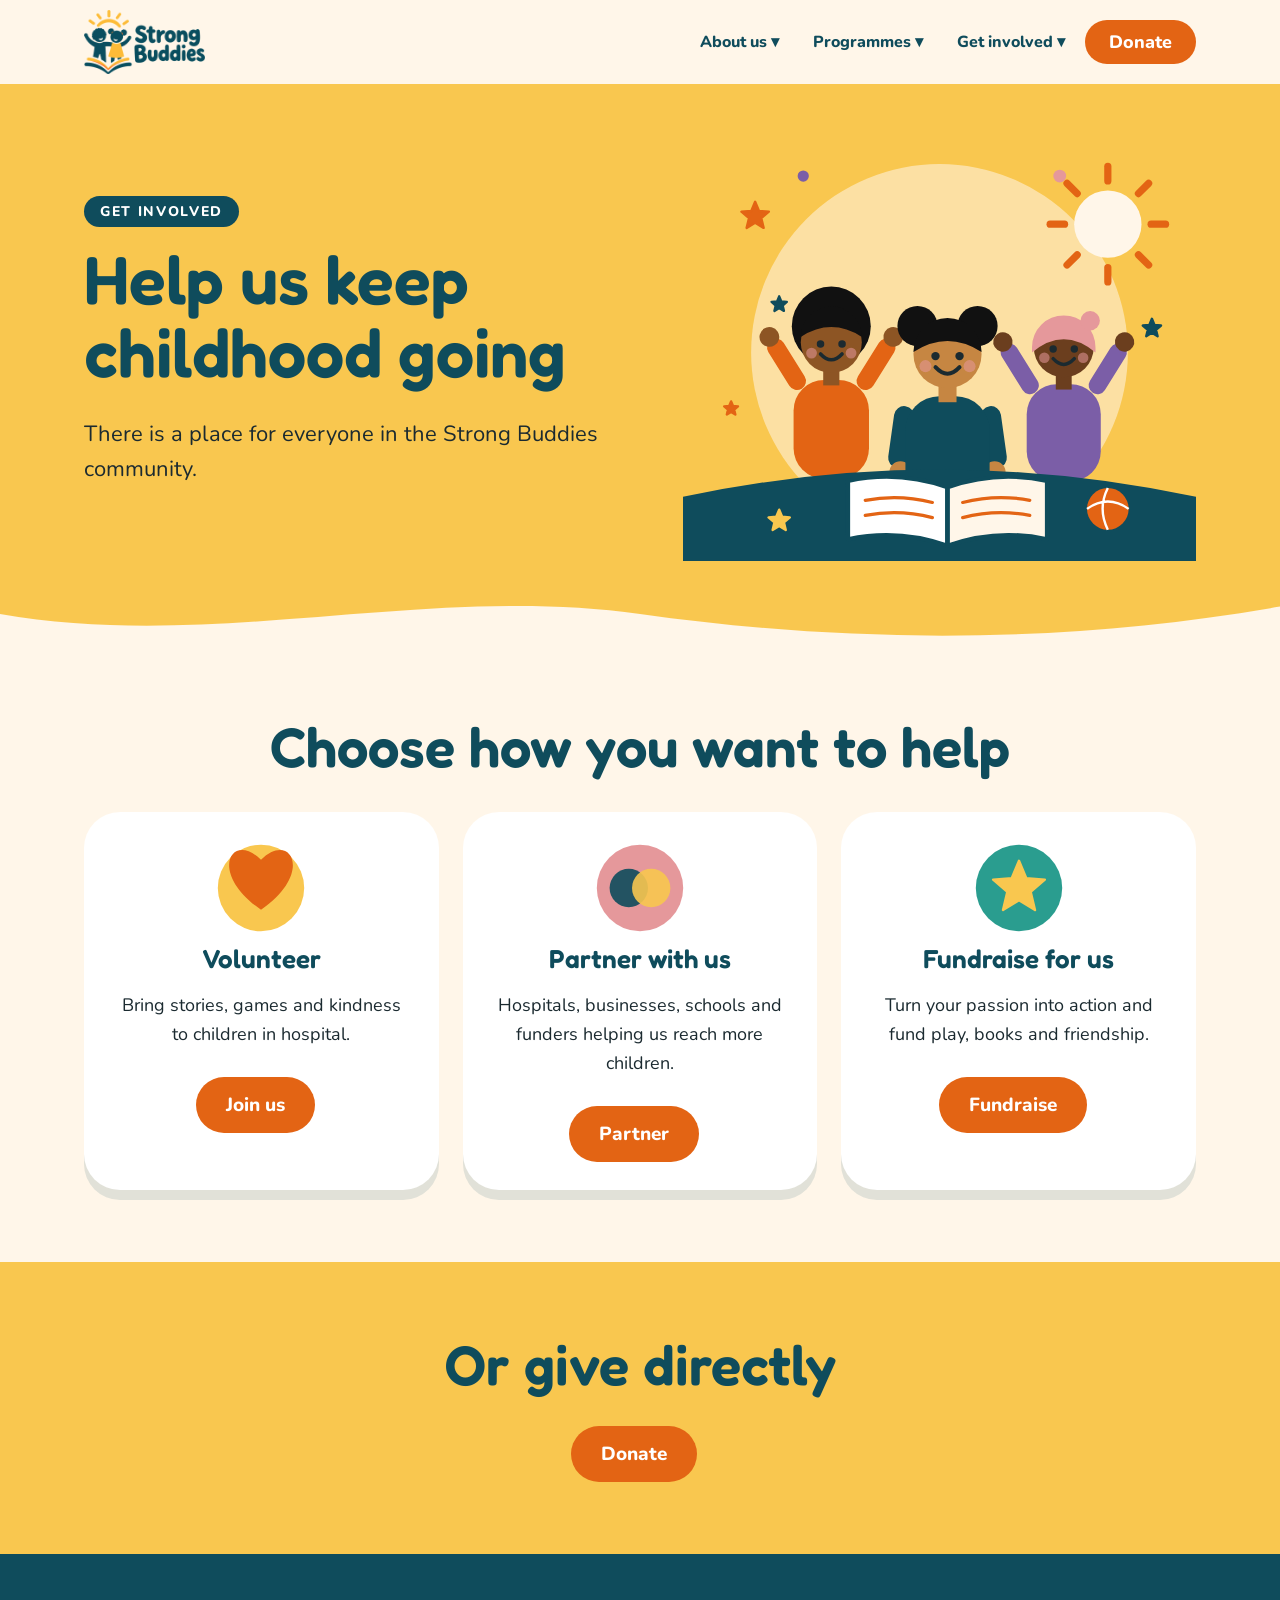
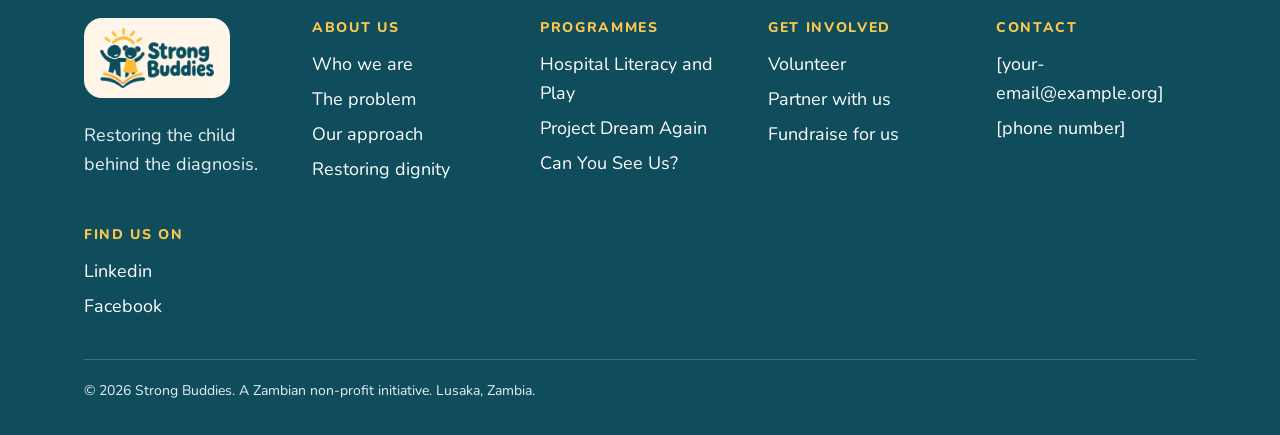
==== get-involved.html @ af84618c "Create Strong Buddies Website" ====
<!doctype html><html lang="en">
<head>
  <meta charset="utf-8">
  <meta name="viewport" content="width=device-width, initial-scale=1, viewport-fit=cover">
  <title>Get involved | Strong Buddies</title>
  <link rel="preconnect" href="https://fonts.googleapis.com">
  <link href="https://fonts.googleapis.com/css2?family=Fredoka:wght@500;600;700&family=Nunito:wght@400;700;800&display=swap" rel="stylesheet">
  <link rel="stylesheet" href="css/style.css">
</head>
<body>
  <!-- HEADER (same on every page) -->
  <header>
    <div class="w hb">
      <a class="logo" href="index.html">
      <img src="assets/logo.png" alt="Strong Buddies"></a>
      <button class="burger" aria-label="Menu">Menu</button>
      <nav class="nav">
        <div class="grp">
          <button aria-haspopup="true">About us &#9662;</button>
          <div class="drop">
            <a href="about/who-we-are.html">Who we are</a>
            <a href="about/the-problem.html">The problem</a>
            <a href="about/our-approach.html">Our approach</a>
            <a href="about/restoring-dignity.html">Restoring dignity</a>
          </div>
        </div>
        <div class="grp">
          <button aria-haspopup="true">Programmes &#9662;</button>
          <div class="drop">
            <a href="programmes/hospital-literacy-and-play.html">Hospital Literacy and Play</a>
            <a href="programmes/project-dream-again.html">Project Dream Again</a>
            <a href="programmes/can-you-see-us.html">Can You See Us?</a>
          </div>
        </div>
        <div class="grp">
          <button aria-haspopup="true">Get involved &#9662;</button>
          <div class="drop">
            <a href="get-involved.html">Ways to get involved</a>
            <a href="get-involved/volunteer.html">Volunteer</a>
            <a href="get-involved/partner.html">Partner with us</a>
            <a href="get-involved/fundraise.html">Fundraise for us</a>
          </div>
        </div>
        <a class="don" href="#replace-with-donation-link" target="_blank" rel="noopener">Donate</a>
      </nav>
    </div>
  </header>
  <!-- MAIN CONTENT -->
  <main>
    <!-- Section: Help us keep childhood going -->
    <section class="s y hero">
      <div class="w hrow">
        <div><span class="eb" style="">Get involved</span>
          <h1 style="font-size:clamp(38px,6vw,68px)">Help us keep childhood going</h1>
          <p class="lead">There is a place for everyone in the Strong Buddies community.</p>
        </div>
        <div class="float">
          <img src="assets/illustrations/hero-children-reading.svg" alt="Three smiling children reading a big book together under the sun">
        </div>
      </div>
    </section>
    <svg class="wave" viewBox="0 0 1440 80" preserveAspectRatio="none" aria-hidden="true" style="background:#F9C74F"><path d="M0 40 C240 90 480 0 720 40 S1200 80 1440 30 L1440 80 L0 80Z" fill="#FFF6E9"/></svg>
    <!-- Section: Choose how you want to help -->
    <section class="s cr">
      <div class="w">
        <h2 style="text-align:center">Choose how you want to help</h2>
        <div class="ways">
          <div class="way">
            <img src="assets/illustrations/icon-volunteer.svg" alt="Heart">
            <h3>Volunteer</h3>
            <p>Bring stories, games and kindness to children in hospital.</p>
            <a class="btn c" href="get-involved/volunteer.html">Join us</a>
          </div>
          <div class="way">
            <img src="assets/illustrations/icon-partner.svg" alt="Partnership">
            <h3>Partner with us</h3>
            <p>Hospitals, businesses, schools and funders helping us reach more children.</p>
            <a class="btn c" href="get-involved/partner.html">Partner</a>
          </div>
          <div class="way">
            <img src="assets/illustrations/icon-fundraise.svg" alt="Star">
            <h3>Fundraise for us</h3>
            <p>Turn your passion into action and fund play, books and friendship.</p>
            <a class="btn c" href="get-involved/fundraise.html">Fundraise</a>
          </div>
        </div>
      </div>
    </section>
    <!-- Section: Or give directly -->
    <section class="s y">
      <div class="w" style="text-align:center">
        <h2>Or give directly</h2>
        <a class="btn c" href="#replace-with-donation-link" target="_blank" rel="noopener">Donate</a>
      </div>
    </section>
  </main>
  <!-- FOOTER (same on every page) -->
  <footer>
    <div class="w">
      <div class="fcols">
        <div><span class="fl">
          <img src="assets/logo.png" alt="Strong Buddies"></span>
          <p style="margin-top:14px">Restoring the child behind the diagnosis.</p>
        </div>
        <div>
          <h4>About us</h4>
          <a href="about/who-we-are.html">Who we are</a>
          <a href="about/the-problem.html">The problem</a>
          <a href="about/our-approach.html">Our approach</a>
          <a href="about/restoring-dignity.html">Restoring dignity</a>
        </div>
        <div>
          <h4>Programmes</h4>
          <a href="programmes/hospital-literacy-and-play.html">Hospital Literacy and Play</a>
          <a href="programmes/project-dream-again.html">Project Dream Again</a>
          <a href="programmes/can-you-see-us.html">Can You See Us?</a>
        </div>
        <div>
          <h4>Get involved</h4>
          <a href="get-involved/volunteer.html">Volunteer</a>
          <a href="get-involved/partner.html">Partner with us</a>
          <a href="get-involved/fundraise.html">Fundraise for us</a>
        </div>
        <div>
          <h4>Contact</h4>
          <a href="#">[your-email@example.org]</a>
          <a href="#">[phone number]</a>
        </div>
         <div>
          <h4>Find Us On</h4>
          <a href="get-involved/volunteer.html">Linkedin</a>
          <a href="get-involved/partner.html">Facebook</a>
        </div>
      </div>
      <div class="copy">&copy; 2026 Strong Buddies. A Zambian non-profit initiative. Lusaka, Zambia.
      </div>
    </div>
  </footer>
  <script src="js/nav.js"></script></body></html>
</body>
</html>
---- css/style.css ----
:root {
  --y:#F9C74F;
  --t:#0F4C5C;
  --c:#E36414;
  --cr:#FFF6E9;
  --g:#2A9D8F;
  --p:#7B5EA7;
  --pk:#E5989B;
  --ink:#1B2A30;
  color-scheme:light;
  box-sizing:border-box;
  padding-top:env(safe-area-inset-top,0px);
  padding-bottom:env(safe-area-inset-bottom,0px)
}


*,*:before,*:after {
  box-sizing:inherit
}

html {
  scroll-behavior:smooth;
  scroll-padding-top:90px
}


body {
  margin:0;
  background:#fff;
  color:var(--ink);
  font:18px/1.6 Nunito,'Nunito Sans',system-ui,sans-serif
}


h1,h2,h3 {
  font-family:Fredoka,'Baloo 2',system-ui,sans-serif;
  font-weight:600;
  color:var(--t);
  line-height:1.08;
  margin:0 0 .4em
}


h1 {
  font-size:clamp(42px,7.2vw,84px)
}

h2 {
  font-size:clamp(32px,5vw,56px)
}

h3 {
  font-size:26px
}

a {
  color:var(--t)
}

.w {
  max-width:1160px;
  margin:0 auto;
  padding:0 24px
}


header {
  position:sticky;
  top:env(safe-area-inset-top,0px);
  z-index:50;
  background:var(--cr);
  border-bottom:4px solid var(--y)
}


.hb {
  display:flex;
  align-items:center;
  justify-content:space-between;
  gap:16px;
  height:84px
}

.logo img {
  height:64px;
  display:block
}


.nav {
  display:flex;
  align-items:center;
  gap:6px
}

.nav a,.nav button {
  font:800 16px Nunito,sans-serif;
  color:var(--t);
  background:none;
  border:0;
  padding:10px 14px;
  border-radius:99px;
  cursor:pointer;
  text-decoration:none
}


.nav a:hover,.nav button:hover,.grp:focus-within>button {
  background:var(--y)
}

.grp {
  position:relative
}


.drop {
  display:none;
  position:absolute;
  top:100%;
  left:0;
  min-width:240px;
  background:#fff;
  border:4px solid var(--y);
  border-radius:22px;
  padding:8px;
  box-shadow:0 12px 30px rgba(15,76,92,.18)
}

.drop a {
  display:block;
  border-radius:14px
}

.grp:hover .drop,.grp:focus-within .drop {
  display:block
}


.nav .don {
  background:var(--c);
  color:#fff;
  font-size:18px;
  padding:10px 24px
}

.nav .don:hover {
  background:var(--t)
}


.burger {
  display:none;
  background:var(--t);
  color:var(--cr);
  border:0;
  border-radius:99px;
  padding:10px 18px;
  font:800 15px Nunito,sans-serif
}


.btn {
  display:inline-block;
  background:var(--t);
  color:var(--cr)!important;
  font:800 19px Nunito,sans-serif;
  padding:15px 30px;
  border-radius:99px;
  text-decoration:none;
  margin:10px 12px 0 0;
  transition:transform .2s,background .2s
}

.btn:hover {
  background:var(--c);
  transform:translateY(-3px) rotate(-1deg)
}


.btn.c {
  background:var(--c);
  color:#fff!important
}

.btn.c:hover {
  background:var(--t)
}

.btn.o {
  background:#fff;
  color:var(--t)!important;
  box-shadow:inset 0 0 0 3px var(--t)
}

.btn.o:hover {
  background:var(--t);
  color:var(--cr)!important
}


.wave {
  display:block;
  width:100%;
  height:60px;
  margin-top:-1px
}

.s {
  padding:72px 0;
  position:relative
}

.cr {
  background:var(--cr)
}

.y {
  background:var(--y)
}

.t {
  background:var(--t);
  color:#fff
}

.t h2,.t h3 {
  color:#fff
}


.eb {
  display:inline-block;
  background:var(--c);
  color:#fff;
  font:800 14px Nunito;
  letter-spacing:.12em;
  text-transform:uppercase;
  padding:6px 16px;
  border-radius:99px;
  margin-bottom:16px
}

.y .eb {
  background:var(--t)
}


.hero {
  padding:56px 0 24px
}

.hrow {
  display:grid;
  grid-template-columns:1.05fr .95fr;
  gap:32px;
  align-items:center
}

.lead {
  font-size:22px;
  max-width:560px
}


.mark {
  background:linear-gradient(transparent 58%,var(--c) 58%,var(--c) 92%,transparent 92%);
  padding:0 6px;
  border-radius:6px;
  color:var(--t)
}


.float {
  animation:bob 5s ease-in-out infinite
}

@keyframes bob {
  50% {
    transform:translateY(-12px)
  }
}


.rib {
  background:var(--c);
  color:#fff;
  overflow:hidden;
  white-space:nowrap;
  padding:16px 0;
  transform:rotate(-1.2deg);
  margin:-8px -10px 0;
  position:relative;
  z-index:3;
  box-shadow:0 6px 0 var(--t)
}


.rib div {
  display:inline-block;
  animation:mq 28s linear infinite;
  font:600 28px Fredoka,sans-serif;
  letter-spacing:.06em
}

@keyframes mq {
  to {
    transform:translateX(-50%)
  }
}


.grid4 {
  display:grid;
  grid-template-columns:repeat(auto-fit,minmax(240px,1fr));
  gap:24px;
  margin-top:36px
}

.tile {
  border-radius:36px;
  padding:20px 20px 28px;
  text-align:center;
  transition:transform .25s
}

.tile:hover {
  transform:rotate(-2deg) scale(1.03)
}


.tile h3 {
  margin:6px 0 4px;
  font-size:30px
}

.tile p {
  margin:0 8px;
  font-size:17px
}

.tile img {
  width:100%;
  max-width:260px
}


.steps {
  display:grid;
  grid-template-columns:repeat(3,1fr);
  gap:28px;
  margin-top:40px;
  counter-reset:s
}

.step {
  text-align:center;
  position:relative
}

.step img {
  width:100%;
  max-width:280px
}


.step:before {
  counter-increment:s;
  content:counter(s);
  position:absolute;
  top:0;
  left:50%;
  margin-left:-110px;
  width:46px;
  height:46px;
  border-radius:50%;
  background:var(--t);
  color:var(--y);
  font:700 24px Fredoka;
  display:grid;
  place-items:center;
  z-index:2;
  border:4px solid #fff
}


.step:not(:last-child):after {
  content:'';
  position:absolute;
  top:60px;
  right:-22%;
  width:30%;
  border-top:5px dotted var(--c)
}


.pcards {
  display:grid;
  grid-template-columns:repeat(auto-fit,minmax(300px,1fr));
  gap:28px;
  margin-top:36px
}

.pc {
  border-radius:36px;
  overflow:hidden;
  background:#fff;
  box-shadow:0 10px 0 rgba(15,76,92,.12);
  transition:transform .25s
}

.pc:hover {
  transform:translateY(-8px)
}


.pc .art {
  padding:18px 18px 0
}

.pc .body {
  padding:18px 28px 32px
}

.pc img {
  width:100%;
  display:block
}


.stats {
  display:grid;
  grid-template-columns:repeat(auto-fit,minmax(220px,1fr));
  gap:24px;
  text-align:center;
  margin-top:36px
}

.num {
  font:700 clamp(64px,9vw,112px) Fredoka;
  color:var(--y);
  line-height:1
}


.drow {
  display:grid;
  grid-template-columns:.9fr 1.1fr;
  gap:40px;
  align-items:center
}

.quote {
  font:600 clamp(28px,4.2vw,46px) Fredoka;
  color:var(--t);
  line-height:1.15
}


.ways {
  display:grid;
  grid-template-columns:repeat(auto-fit,minmax(260px,1fr));
  gap:24px;
  margin-top:36px
}

.way {
  background:#fff;
  border-radius:36px;
  padding:28px;
  text-align:center;
  box-shadow:0 10px 0 rgba(15,76,92,.12);
  transition:transform .25s
}

.way:hover {
  transform:rotate(1.5deg) translateY(-6px)
}

.way img {
  width:96px
}


footer {
  background:var(--t);
  color:#E8F1F3;
  padding:64px 0 32px
}

footer h4 {
  color:var(--y);
  margin:0 0 10px;
  font:800 14px Nunito;
  letter-spacing:.12em;
  text-transform:uppercase
}

footer a {
  color:#fff;
  display:block;
  padding:3px 0;
  text-decoration:none
}

footer a:hover {
  color:var(--y)
}


.fcols {
  display:grid;
  grid-template-columns:repeat(auto-fit,minmax(200px,1fr));
  gap:28px
}

.fl {
  background:var(--cr);
  border-radius:18px;
  padding:10px 16px;
  display:inline-block
}

.fl img {
  height:60px;
  display:block
}

.copy {
  border-top:1px solid rgba(255,255,255,.2);
  margin-top:36px;
  padding-top:20px;
  font-size:14px
}


@media(max-width:900px) {
  .hrow,.drow {
    grid-template-columns:1fr
  }
  .steps {
    grid-template-columns:1fr
  }
  .step:after,.step:before {
    display:none
  }
  .burger {
    display:block
  }
  .nav {
    display:none;
    position:absolute;
    top:84px;
    left:0;
    right:0;
    background:var(--cr);
    flex-direction:column;
    align-items:stretch;
    padding:12px 24px 24px;
    border-bottom:4px solid var(--y);
    max-height:calc(100vh - 100px);
    overflow:auto
  }
  .nav.open {
    display:flex
  }
  .drop {
    position:static;
    display:none;
    border:0;
    box-shadow:none;
    padding:0 0 0 14px;
    background:none
  }
  .grp:hover .drop {
    display:none
  }
  .grp.open .drop {
    display:block
  }
  .s {
    padding:52px 0
  }
  .logo img {
    height:52px
  }
}


@media(prefers-reduced-motion:reduce) {
  .float,.rib div {
    animation:none
  }
  .tile,.pc,.way,.btn {
    transition:none
  }
}



.icards {
  display:grid;
  grid-template-columns:repeat(auto-fit,minmax(260px,1fr));
  gap:22px;
  margin-top:32px;
  text-align:left
}

.icard {
  border-radius:32px;
  padding:26px 28px;
  box-shadow:0 8px 0 rgba(15,76,92,.1);
  transition:transform .25s
}

.icard:hover {
  transform:rotate(-1deg) translateY(-5px)
}

.icard h3 {
  font-size:24px;
  margin-bottom:.3em
}

.icard p {
  margin:0
}

.icard ul {
  margin:8px 0 0;
  padding-left:20px
}


.two {
  display:grid;
  grid-template-columns:1fr 1fr;
  gap:40px;
  align-items:center
}

.two img {
  width:100%
}

.big {
  font:600 clamp(26px,3.6vw,40px) Fredoka;
  color:var(--t);
  line-height:1.2
}


.chips {
  display:flex;
  flex-wrap:wrap;
  gap:14px;
  justify-content:center;
  margin-top:28px
}

.chip {
  background:var(--y);
  color:var(--t);
  border-radius:99px;
  padding:12px 24px;
  font:600 22px Fredoka
}

.t .lead {
  color:#fff
}


.apr {
  display:grid;
  grid-template-columns:1fr 1fr;
  gap:28px;
  margin-top:32px
}

.ck {
  list-style:none;
  padding:0;
  margin:14px 0 0
}

.ck li {
  padding:8px 0 8px 40px;
  position:relative;
  font-size:19px
}

.ck li:before {
  content:'';
  position:absolute;
  left:0;
  top:12px;
  width:24px;
  height:24px;
  border-radius:50%;
  background:var(--y);
  box-shadow:inset 0 0 0 6px var(--c)
}


@media(max-width:900px) {
  .two,.apr {
    grid-template-columns:1fr
  }
}


.float>img,.art>img,.drow img,.icard img {
  width:100%;
  height:auto;
  display:block
}

.tile img {
  height:auto;
  display:inline-block
}

img {
  max-width:100%
}
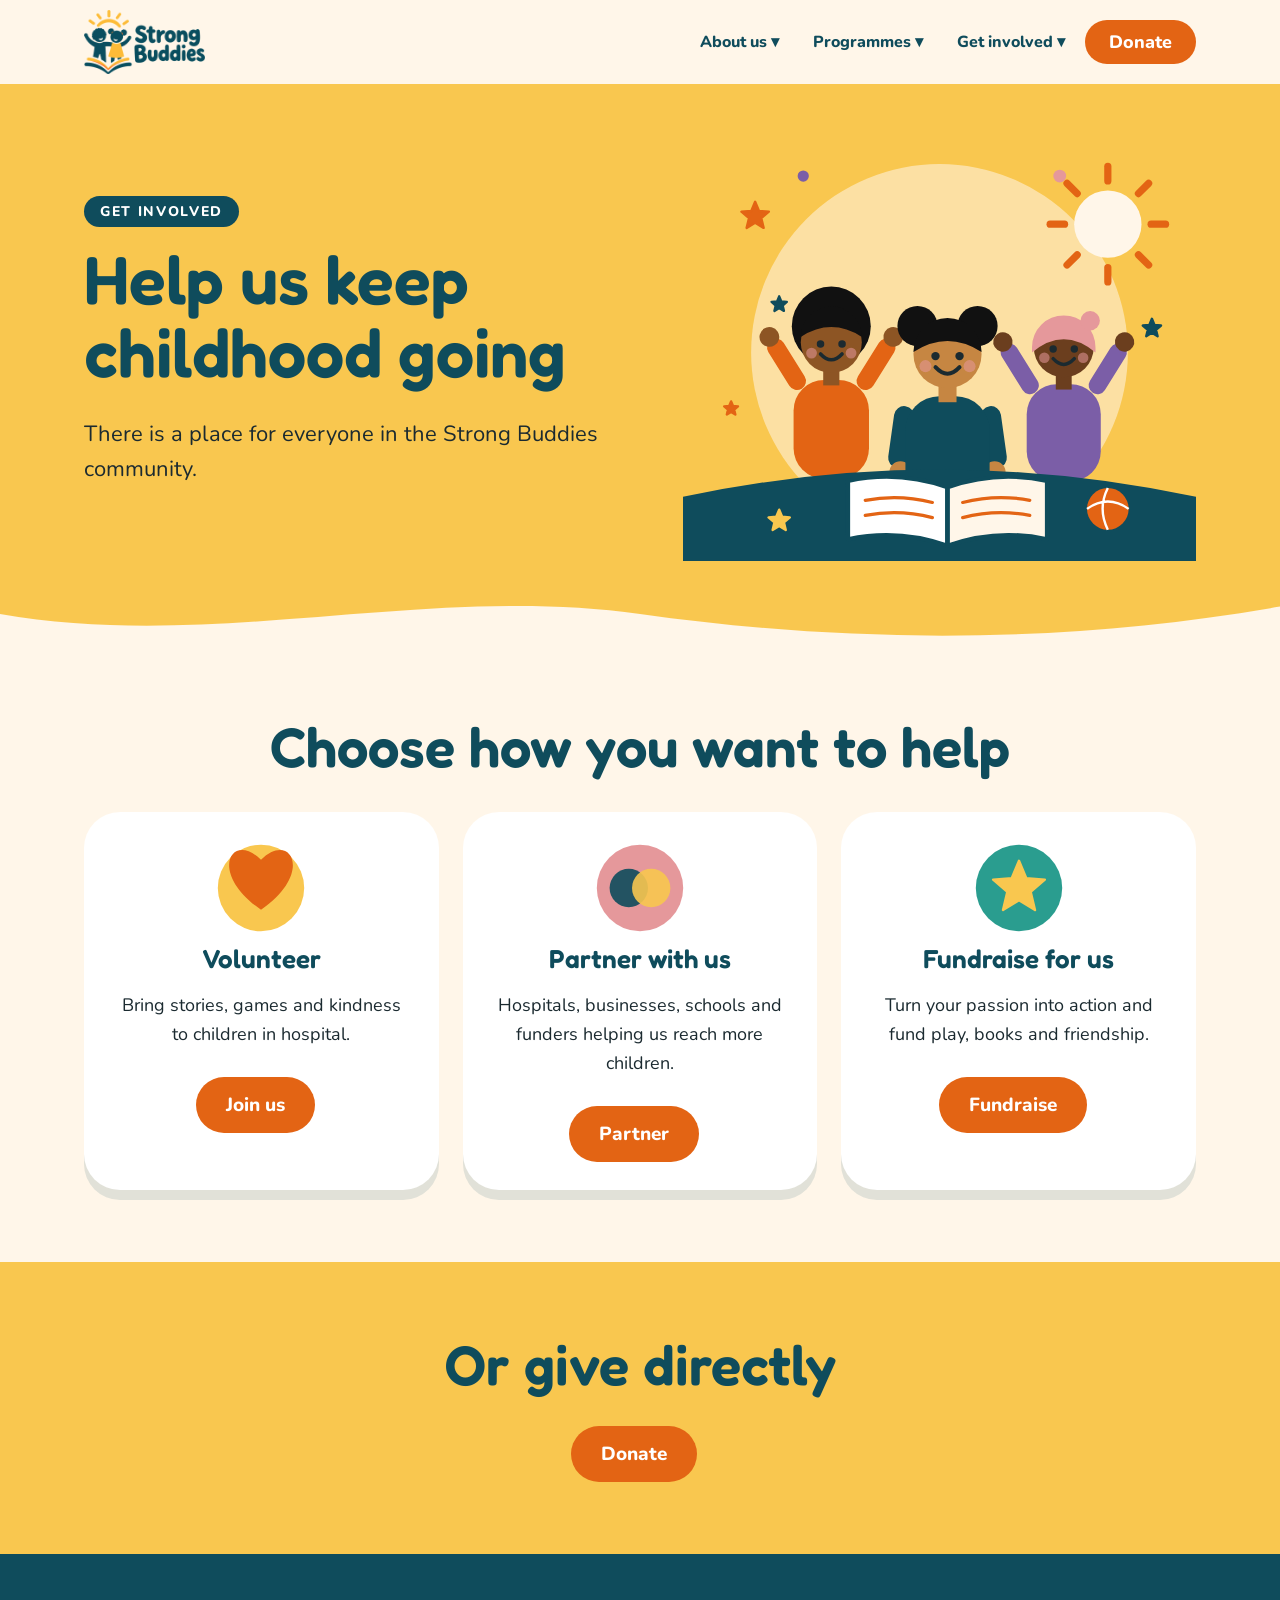
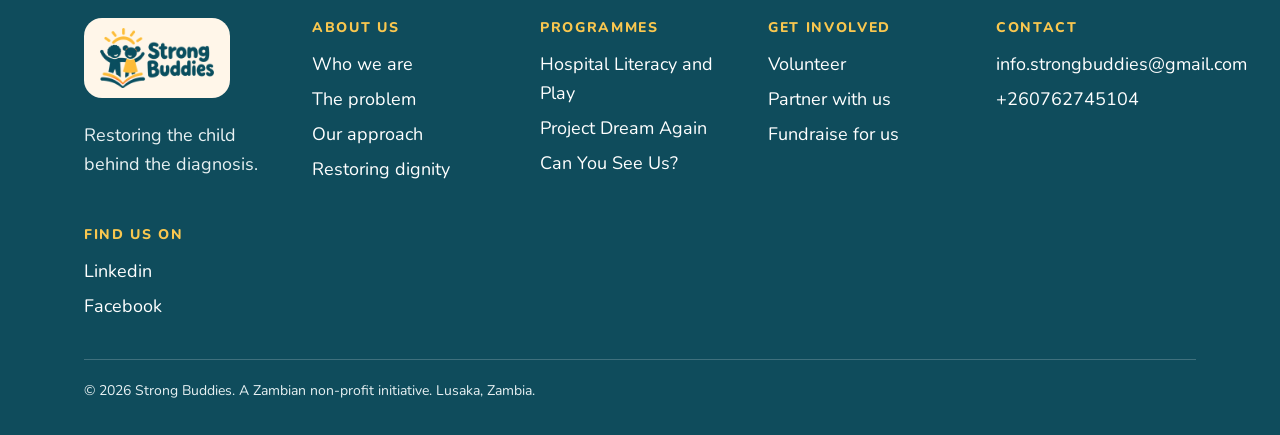
==== commit 9729ffce: "Updated Contacts" ====
--- a/get-involved.html
+++ b/get-involved.html
@@ -29,7 +29,6 @@
           <div class="drop">
             <a href="programmes/hospital-literacy-and-play.html">Hospital Literacy and Play</a>
             <a href="programmes/project-dream-again.html">Project Dream Again</a>
-            <a href="programmes/can-you-see-us.html">Can You See Us?</a>
           </div>
         </div>
         <div class="grp">
@@ -123,8 +122,8 @@
         </div>
         <div>
           <h4>Contact</h4>
-          <a href="#">[your-email@example.org]</a>
-          <a href="#">[phone number]</a>
+          <a href="mailto:info.strongbuddies@gmail.com">info.strongbuddies@gmail.com</a>
+          <a href="tel:+260762745104">+260762745104</a>
         </div>
          <div>
           <h4>Find Us On</h4>
